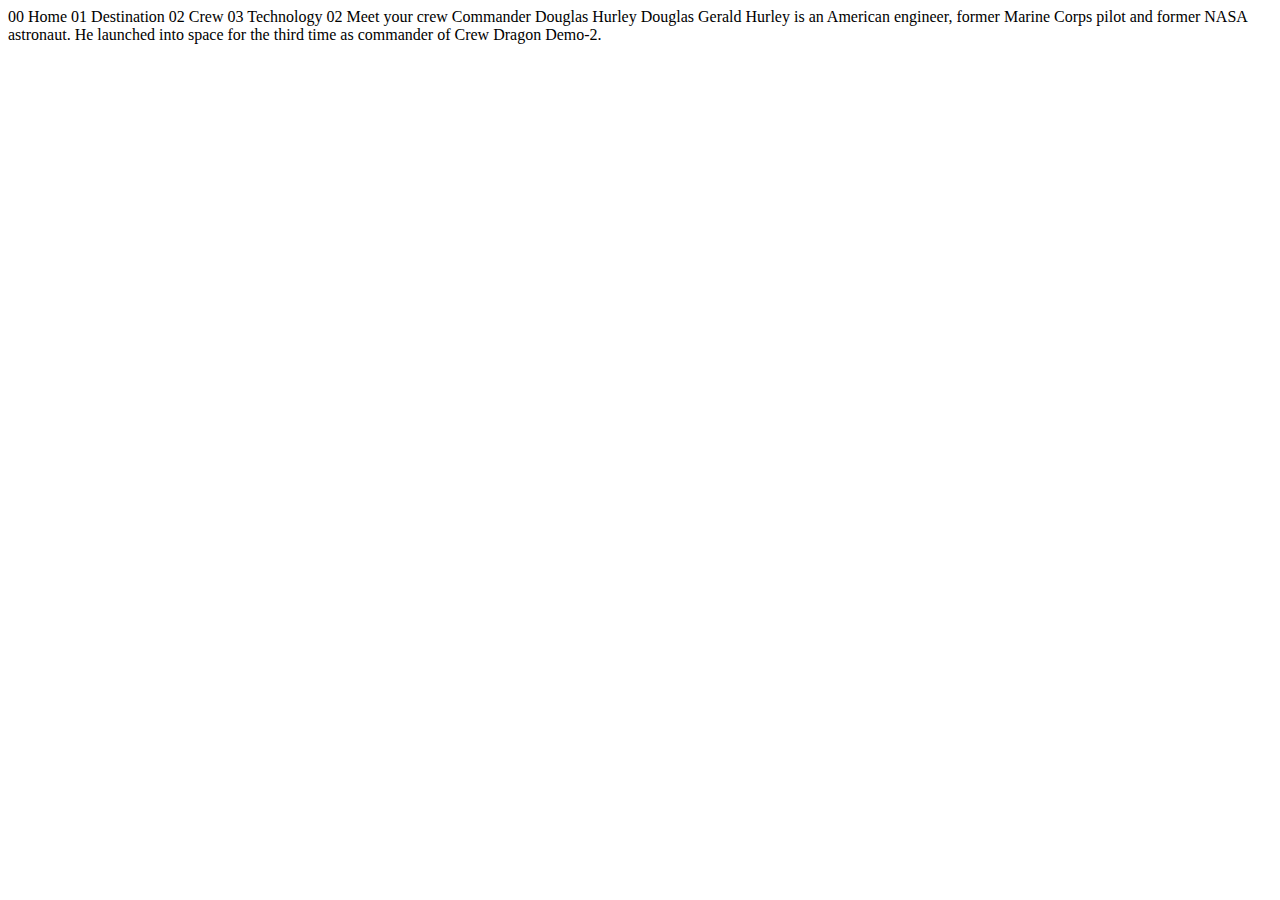
==== crew-commander.html @ d6ad4b3d "homepage" ====
<!DOCTYPE html>
<html lang="en">
<head>
  <meta charset="UTF-8">
  <meta name="viewport" content="width=device-width, initial-scale=1.0">

  <link rel="icon" type="image/png" sizes="32x32" href="./assets/favicon-32x32.png">
  
  <title>Frontend Mentor | Space tourism website</title>
</head>
<body>

  00 Home
  01 Destination
  02 Crew
  03 Technology

  02 Meet your crew

  Commander
  Douglas Hurley

  Douglas Gerald Hurley is an American engineer, former Marine Corps pilot 
  and former NASA astronaut. He launched into space for the third time as 
  commander of Crew Dragon Demo-2.
</body>
</html>
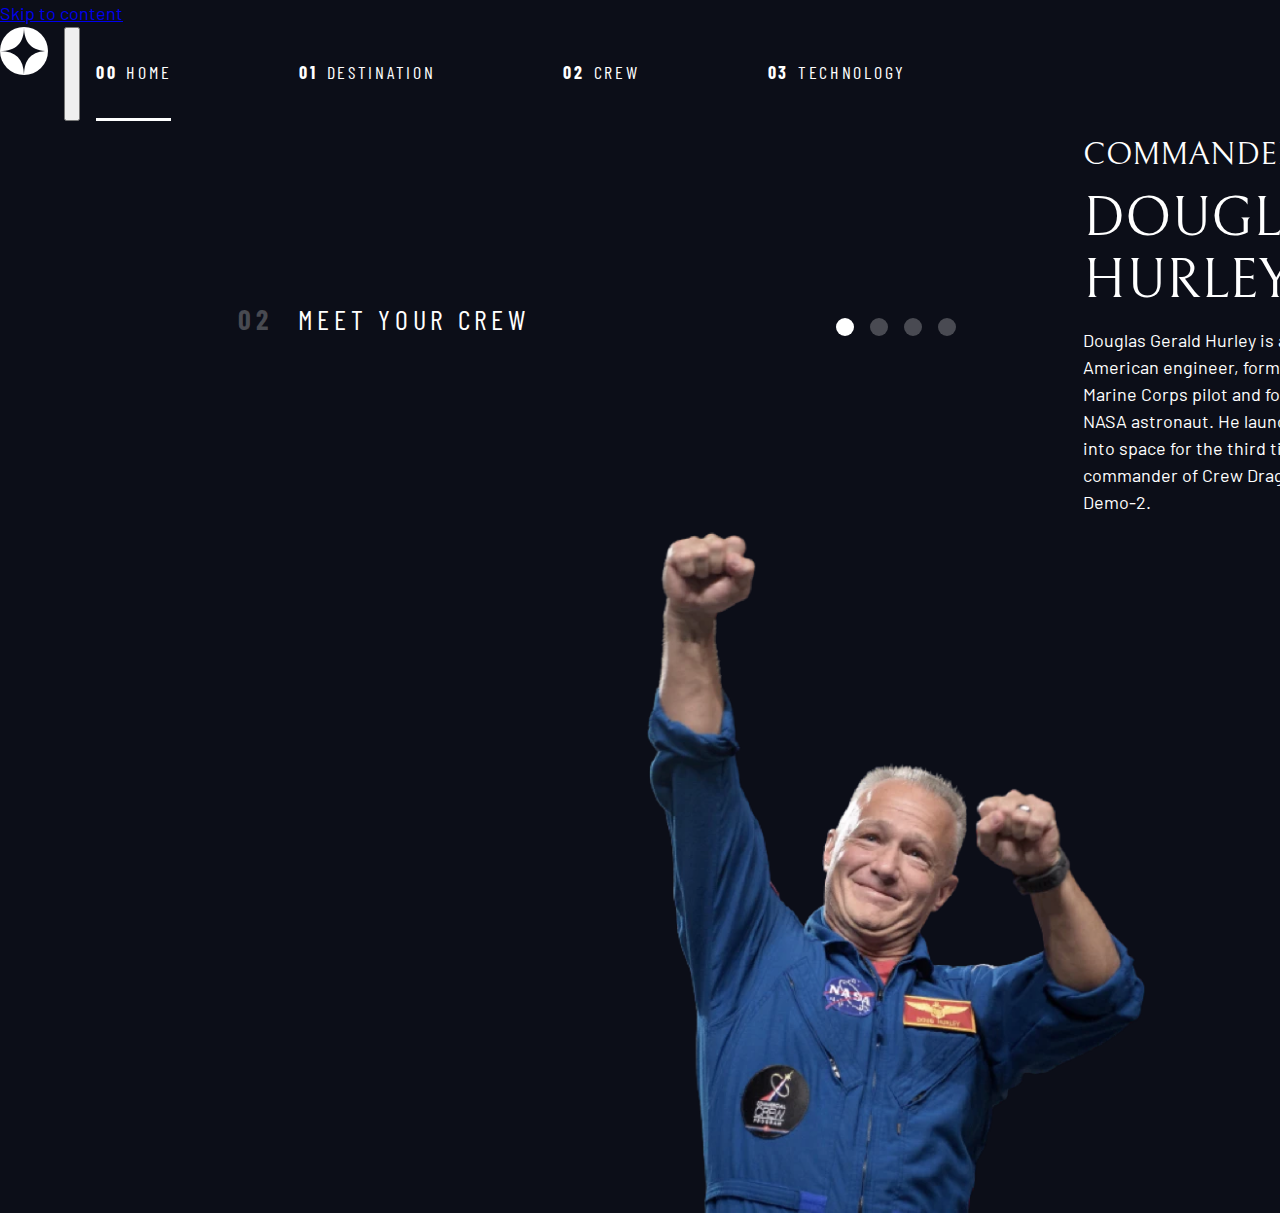
==== commit d1d1e63a: "navlinks" ====
--- a/crew-commander.html
+++ b/crew-commander.html
@@ -1,27 +1,118 @@
 <!DOCTYPE html>
 <html lang="en">
-<head>
-  <meta charset="UTF-8">
-  <meta name="viewport" content="width=device-width, initial-scale=1.0">
+  <head>
+    <meta charset="UTF-8" />
+    <meta name="viewport" content="width=device-width, initial-scale=1.0" />
 
-  <link rel="icon" type="image/png" sizes="32x32" href="./assets/favicon-32x32.png">
-  
-  <title>Frontend Mentor | Space tourism website</title>
-</head>
-<body>
+    <link
+      rel="icon"
+      type="image/png"
+      sizes="32x32"
+      href="./assets/favicon-32x32.png"
+    />
+    <!-- Google fonts -->
+    <link rel="preconnect" href="https://fonts.googleapis.com" />
+    <link rel="preconnect" href="https://fonts.gstatic.com" crossorigin />
+    <link
+      href="https://fonts.googleapis.com/css2?family=Barlow+Condensed:wght@400;700&family=Bellefair&family=Barlow:wght@400;700&display=swap"
+      rel="stylesheet"
+    />
 
-  00 Home
-  01 Destination
-  02 Crew
-  03 Technology
+    <!-- Our custom CSS -->
+    <link rel="stylesheet" href="index.css" />
+    <title>Frontend Mentor | Space tourism website</title>
+    <script src="index.js" defer></script>
+  </head>
 
-  02 Meet your crew
+  <body class="crew">
+    <a class="skip-to-content" href="#main">Skip to content</a>
+    <header class="primary-header flex">
+      <div>
+        <img
+          src="./assets/shared/logo.svg"
+          alt="space tourism logo"
+          class="logo"
+        />
+      </div>
+      <button class="mobile-nav-toggle" aria-controls="primary-navigation">
+        <span class="sr-only" aria-expanded="false">Menu</span>
+      </button>
+      <nav>
+        <ul
+          id="primary-navigation"
+          data-visible="false"
+          class="primary-navigation underline-indicators flex"
+        >
+          <li class="active">
+            <a
+              class="ff-sans-cond uppercase text-white letter-spacing-2"
+              href="index.html"
+              ><span aria-hidden="true">00</span>Home</a
+            >
+          </li>
+          <li>
+            <a
+              class="ff-sans-cond uppercase text-white letter-spacing-2"
+              href="destination-moon.html"
+              ><span aria-hidden="true">01</span>Destination</a
+            >
+          </li>
+          <li>
+            <a
+              class="ff-sans-cond uppercase text-white letter-spacing-2"
+              href="#"
+              ><span aria-hidden="true">02</span>Crew</a
+            >
+          </li>
+          <li>
+            <a
+              class="ff-sans-cond uppercase text-white letter-spacing-2"
+              href="technology.html"
+              ><span aria-hidden="true">03</span>Technology</a
+            >
+          </li>
+        </ul>
+      </nav>
+    </header>
 
-  Commander
-  Douglas Hurley
+    <main id="main" class="grid-container grid-container--crew flow">
+      <h1 class="numbered-title">
+        <span aria-hidden="true">02</span> Meet your crew
+      </h1>
 
-  Douglas Gerald Hurley is an American engineer, former Marine Corps pilot 
-  and former NASA astronaut. He launched into space for the third time as 
-  commander of Crew Dragon Demo-2.
-</body>
-</html>+      <div class="dot-indicators flex">
+        <button aria-selected="true">
+          <span class="sr-only">Commander</span>
+        </button>
+        <button aria-selected="false">
+          <span class="sr-only">Mission Specialist</span>
+        </button>
+        <button aria-selected="false">
+          <span class="sr-only">Pilot</span>
+        </button>
+        <button aria-selected="false">
+          <span class="sr-only">Crew Engineer</span>
+        </button>
+      </div>
+
+      <article class="crew-details flow">
+        <header class="flow flow--space-small">
+          <h2 class="fs-600 ff-serif uppercase">Commander</h2>
+          <p class="fs-700 uppercase ff-serif">Douglas Hurley</p>
+        </header>
+        <p>
+          Douglas Gerald Hurley is an American engineer, former Marine Corps
+          pilot and former NASA astronaut. He launched into space for the third
+          time as commander of Crew Dragon Demo-2.
+        </p>
+      </article>
+      <picture>
+        <source
+          srcset="assets/crew/image-douglas-hurley.webp"
+          type="image/webp"
+        />
+        <img src="assets/crew/image-douglas-hurley.png" alt="Douglas Hurley" />
+      </picture>
+    </main>
+  </body>
+</html>
--- a/index.css
+++ b/index.css
@@ -0,0 +1,366 @@
+/* ------------------- */
+/* Custom properties   */
+/* ------------------- */
+
+:root {
+    /* colors */
+    --clr-dark: 230 35% 7%;
+    --clr-light: 231 77% 90%;
+    --clr-white: 0 0% 100%;
+    
+    /* font-sizes */
+    --fs-900: clamp(5rem, 8vw + 1rem, 9.375rem);
+    --fs-800: 3.5rem;
+    --fs-700: 1.5rem;
+    --fs-600: 1rem;
+    --fs-500: 1.75rem;
+    --fs-400: 0.9375rem;
+    --fs-300: 1rem;
+    --fs-200: 0.875rem;
+    
+    /* font-families */
+    --ff-serif: "Bellefair", serif;
+    --ff-sans-cond: "Barlow Condensed", sans-serif;
+    --ff-sans-normal: "Barlow", sans-serif;
+}
+
+@media (min-width: 35em) {
+    :root {
+        --fs-800: 5rem;
+        --fs-700: 2.5rem;
+        --fs-600: 1.5rem;
+        --fs-400: 1rem;
+    }
+}
+
+@media (min-width: 45em) {
+    :root {
+        /* font-sizes */
+        --fs-800: 6.25rem;
+        --fs-700: 3.5rem;
+        --fs-600: 2rem;
+        --fs-400: 1.125rem;
+    }
+}
+
+
+/* ------------------- */
+/* Reset               */
+/* ------------------- */
+
+/* https://piccalil.li/blog/a-modern-css-reset/ */
+
+/* Box sizing */
+*,
+*::before,
+*::after {
+    box-sizing: border-box;
+}
+
+/* Reset margins */
+body,
+h1,
+h2,
+h3,
+h4,
+h5,
+p,
+figure,
+picture {
+    margin: 0; 
+}
+
+h1,
+h2,
+h3,
+h4,
+h5,
+h6,
+p {
+    font-weight: 400;
+}
+
+/* set up the body */
+body {
+    font-family: var(--ff-sans-normal);
+    font-size: var(--fs-400);
+    color: hsl( var(--clr-white) );
+    background-color: hsl( var(--clr-dark) );
+    line-height: 1.5;
+    min-height: 100vh;
+    
+    display: grid;
+    grid-template-rows: min-content 1fr;
+}
+
+/* make images easier to work with */
+img,
+picutre {
+    max-width: 100%;
+    display: block;
+}
+
+/* make form elements easier to work with */
+input,
+button,
+textarea,
+select {
+    font: inherit;
+}
+
+/* remove animations for people who've turned them off */
+@media (prefers-reduced-motion: reduce) {  
+  *,
+  *::before,
+  *::after {
+    animation-duration: 0.01ms !important;
+    animation-iteration-count: 1 !important;
+    transition-duration: 0.01ms !important;
+    scroll-behavior: auto !important;
+  }
+}
+
+
+/* ------------------- */
+/* Utility classes     */
+/* ------------------- */
+
+/* general */
+
+.flex {
+    display: flex;
+    gap: var(--gap, 1rem);
+}
+
+.grid {
+    display: grid;
+    gap: var(--gap, 1rem);
+}
+
+.d-block {
+    display: block;
+}
+
+.flow > *:where(:not(:first-child)) {
+    margin-top: var(--flow-space, 1rem);
+}
+
+.container {
+    padding-inline: 2em;
+    margin-inline: auto;
+    max-width: 80rem;
+}
+
+.grid-container {
+    text-align: center;
+    display: grid;
+    place-items: center;
+    padding-inline: 1rem;
+
+}
+
+.grid-container * {
+    max-width: 50ch;
+}
+
+@media (min-width: 45em) {
+    .grid-container {
+        text-align: left;
+        column-gap: var(--container-gap, 2rem);
+        grid-template-columns: minmax(1rem, 1fr) repeat(2, minmax(0, 30rem)) minmax(1rem, 1fr);
+    }
+    
+    .grid-container > *:first-child {
+        grid-column: 2;
+    }
+
+    .grid-container > *:last-child {
+        grid-column: 3;
+    }
+    
+    .grid-container--home {
+        padding-bottom: max(6rem, 20vh);
+        align-items: end;
+    }
+}
+
+
+.sr-only {
+  position: absolute; 
+  width: 1px;
+  height: 1px;
+  padding: 0;
+  margin: -1px; 
+  overflow: hidden;
+  clip: rect(0, 0, 0, 0);
+  white-space: nowrap; /* added line */
+  border: 0;
+}
+
+/* colors */
+
+.bg-dark { background-color: hsl( var(--clr-dark) );}
+.bg-accent { background-color: hsl( var(--clr-light) );}
+.bg-white { background-color: hsl( var(--clr-white) );}
+
+.text-dark { color: hsl( var(--clr-dark) );}
+.text-accent { color: hsl( var(--clr-light) );}
+.text-white { color: hsl( var(--clr-white) );}
+
+/* typography */
+
+.ff-serif { font-family: var(--ff-serif); } 
+.ff-sans-cond { font-family: var(--ff-sans-cond); } 
+.ff-sans-normal { font-family: var(--ff-sans-normal); } 
+
+.letter-spacing-1 { letter-spacing: 4.75px; } 
+.letter-spacing-2 { letter-spacing: 2.7px; } 
+.letter-spacing-3 { letter-spacing: 2.35px; } 
+
+.uppercase { text-transform: uppercase; }
+
+.fs-900 { font-size: var(--fs-900); }
+.fs-800 { font-size: var(--fs-800); }
+.fs-700 { font-size: var(--fs-700); }
+.fs-600 { font-size: var(--fs-600); }
+.fs-500 { font-size: var(--fs-500); }
+.fs-400 { font-size: var(--fs-400); }
+.fs-300 { font-size: var(--fs-300); }
+.fs-200 { font-size: var(--fs-200); }
+
+.fs-900,
+.fs-800,
+.fs-700,
+.fs-600 {
+    line-height: 1.1;
+}
+
+.numbered-title {
+    font-family: var(--ff-sans-cond);
+    font-size: var(--fs-500);
+    text-transform: uppercase;
+    letter-spacing: 4.72px; 
+}
+
+.numbered-title span {
+    margin-right: .5em;
+    font-weight: 700;
+    color: hsl( var(--clr-white) / .25);
+}
+
+
+/* ------------------- */
+/* Compontents         */
+/* ------------------- */
+
+.large-button {
+    font-size: 2rem;
+    position: relative;
+    z-index: 1;
+    display: inline-grid;
+    place-items: center;
+    padding: 0 2em;
+    border-radius: 50%;
+    aspect-ratio: 1;
+    text-decoration: none;
+}
+
+.large-button::after {
+    content: '';
+    position: absolute;
+    z-index: -1;
+    width: 100%;
+    height: 100%;
+    background: hsl( var(--clr-white) / .1);
+    border-radius: 50%;
+    opacity: 0;
+    transition: opacity 500ms linear, transform 750ms ease-in-out;
+}
+ 
+.large-button:hover::after,
+.large-button:focus::after {
+    opacity: 1;
+    transform: scale(1.5);
+}
+
+.primary-navigation {
+    --gap: 8rem;
+    --underline-gap: 2rem;
+    list-style: none;
+    padding: 0;
+    margin: 0;
+}
+
+.primary-navigation a {
+    text-decoration: none;
+}
+
+.primary-navigation a > span {
+    font-weight: 700;
+    margin-right: .5em;
+}
+
+.underline-indicators > * {
+    cursor: pointer;
+    padding: var(--underline-gap, 1rem) 0;
+    border: 0;
+    border-bottom: .2rem solid hsl( var(--clr-white) / 0 );
+}
+
+.underline-indicators > *:hover,
+.underline-indicators > *:focus {
+    border-color: hsl( var(--clr-white) / .5);
+}
+
+.underline-indicators > .active,
+.underline-indicators > [aria-selected="true"] {
+    color: hsl( var(--clr-white) / 1);
+    border-color: hsl( var(--clr-white) / 1); 
+}
+
+.tab-list {
+    --gap: 2rem;
+}
+
+.dot-indicators > * {
+    cursor: pointer;
+    border: 0;
+    border-radius: 50%;
+    padding: .5em;
+    background-color: hsl( var(--clr-white) / .25);
+}
+ 
+.dot-indicators > *:hover,
+.dot-indicators > *:focus { 
+    background-color: hsl( var(--clr-white) / .5);
+}
+
+.dot-indicators > [aria-selected="true"] {
+    background-color: hsl( var(--clr-white) / 1); 
+}
+
+
+/* ----------------------------- */
+/* Page specific background      */
+/* ----------------------------- */
+body {
+    background-size: cover;
+    background-position: bottom center;
+}
+/* home */
+.home {
+    background-image: url(./assets/home/background-home-mobile.jpg);
+}
+
+@media (min-width: 35rem) {
+    .home {
+        background-position: center center;
+        background-image: url(./assets/home/background-home-tablet.jpg);
+    }
+}
+
+@media (min-width: 45rem) {
+    .home {
+        background-image: url(./assets/home/background-home-desktop.jpg);
+    }
+}